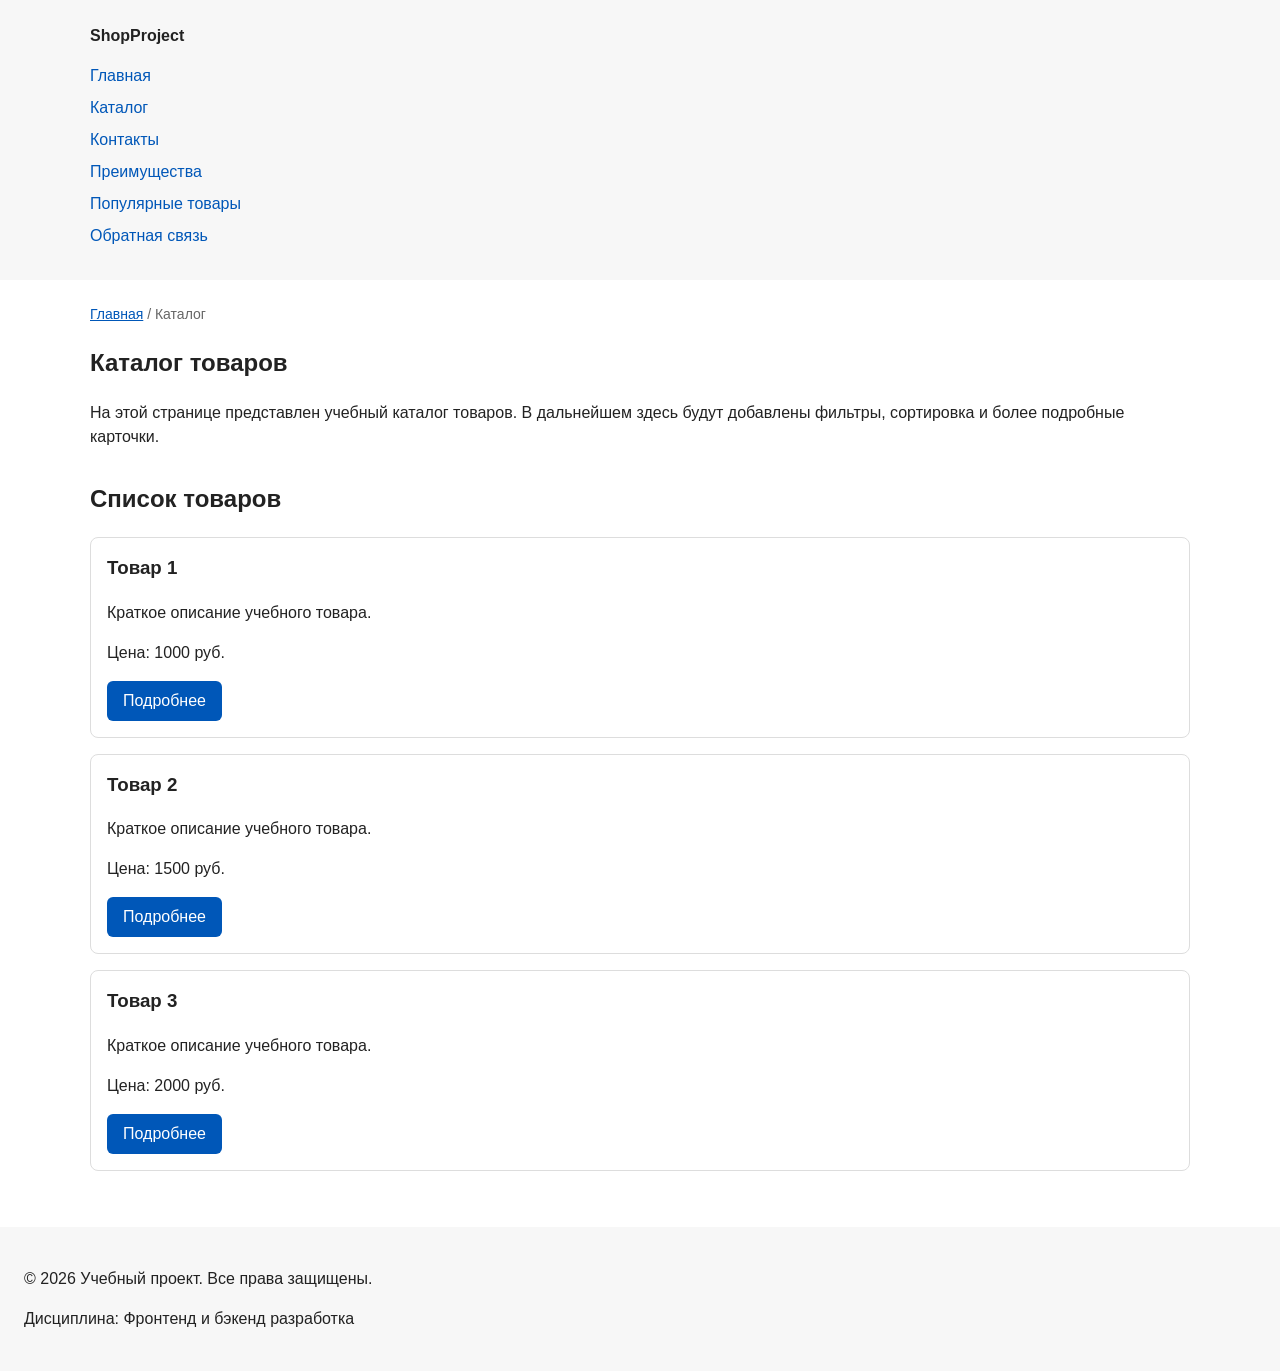
==== catalog.html @ 3ca86418 "feat: add multi-page structure navigation and anchors" ====
<!DOCTYPE html>
<html lang="ru">

<head>
    <meta charset="UTF-8">
    <meta name="viewport" content="width=device-width, initial-scale=1.0">
    <meta name="description" content="Каталог товаров учебного интернет-магазина.">
    <title>Каталог товаров — Учебный интернет-магазин</title>
    <link rel="stylesheet" href="css/style.css">
</head>

<body>
    <header>
        <div class="site-header">
            <a class="site-logo" href="index.html">ShopProject</a>
            <nav class="site-nav" aria-label="Основная навигация">
                <ul class="site-nav__list">
                    <li><a href="index.html">Главная</a></li>
                    <li><a href="catalog.html">Каталог</a></li>
                    <li><a href="contacts.html">Контакты</a></li>
                    <li><a href="index.html#advantages">Преимущества</a></li>
                    <li><a href="index.html#popular">Популярные товары</a></li>
                    <li><a href="index.html#contacts">Обратная связь</a></li>
                </ul>
            </nav>
        </div>
    </header>

    <main>
        <nav class="breadcrumbs" aria-label="Хлебные крошки">
            <a href="index.html">Главная</a>
            <span>Каталог</span>
        </nav>

        <section class="section">
            <h1>Каталог товаров</h1>
            <p>
                На этой странице представлен учебный каталог товаров.
                В дальнейшем здесь будут добавлены фильтры, сортировка и более
                подробные карточки.
            </p>
        </section>

        <section class="section">
            <h2>Список товаров</h2>
            <article class="product-card">
                <h3>Товар 1</h3>
                <p>Краткое описание учебного товара.</p>
                <p>Цена: 1000 руб.</p>
                <a class="button" href="index.html#popular">Подробнее</a>
            </article>
            <article class="product-card">
                <h3>Товар 2</h3>
                <p>Краткое описание учебного товара.</p>
                <p>Цена: 1500 руб.</p>
                <a class="button" href="index.html#popular">Подробнее</a>
            </article>
            <article class="product-card">
                <h3>Товар 3</h3>
                <p>Краткое описание учебного товара.</p>
                <p>Цена: 2000 руб.</p>
                <a class="button" href="index.html#popular">Подробнее</a>
            </article>
        </section>
    </main>

    <footer>
        <p>&copy; 2026 Учебный проект. Все права защищены.</p>
        <p>Дисциплина: Фронтенд и бэкенд разработка</p>
    </footer>
</body>

</html>
---- css/style.css ----
/* ===============================
   1. Переменные проекта
   =============================== */
:root {
    /* Основные цвета проекта */
    --color-bg: #ffffff;
    --color-text: #222222;
    --color-muted: #666666;
    --color-primary: #0057b8;
    --color-primary-dark: #003f86;
    --color-border: #dddddd;
    --color-surface: #f7f7f7;
    --color-surface-accent: #eef5ff;
    --color-danger: #b00020;
    --color-success: #168a2f;
    --color-success-bg: #eefaf0;
    --color-white: #ffffff;

    /* Отступы */
    --space-xs: 4px;
    --space-sm: 8px;
    --space-md: 16px;
    --space-lg: 24px;
    --space-xl: 32px;

    /* Скругления */
    --radius-sm: 6px;
    --radius-md: 8px;
    --radius-lg: 12px;

    /* Размеры */
    --container-width: 1100px;
}

/* ===============================
   2. Базовые стили
   =============================== */
* {
    box-sizing: border-box;
}

html {
    scroll-behavior: smooth;
}

body {
    margin: 0;
    font-family: Arial, sans-serif;
    line-height: 1.5;
    color: var(--color-text);
    background-color: var(--color-bg);
}

header,
main,
footer {
    padding: var(--space-lg);
}

header {
    background-color: var(--color-surface);
}

footer {
    background-color: var(--color-surface);
}

/* ===============================
   3. Общие элементы интерфейса
   =============================== */
a {
    color: var(--color-primary);
}

a:hover {
    color: var(--color-primary-dark);
}

a:focus-visible {
    outline: 2px solid var(--color-primary);
    outline-offset: 3px;
}

:target {
    outline: 2px dashed var(--color-primary);
    outline-offset: 4px;
}

.button {
    display: inline-block;
    padding: var(--space-sm) var(--space-md);
    color: var(--color-white);
    background-color: var(--color-primary);
    text-decoration: none;
    border: none;
    border-radius: var(--radius-sm);
    cursor: pointer;
}

.button:hover {
    background-color: var(--color-primary-dark);
}

.button:focus-visible {
    outline: 2px solid var(--color-primary);
    outline-offset: 3px;
}

.button:disabled {
    opacity: 0.6;
    cursor: not-allowed;
}

/* ===============================
   4. Компоненты страницы
   =============================== */
.site-header {
    max-width: var(--container-width);
    margin: 0 auto;
}

.site-logo {
    font-weight: bold;
    text-decoration: none;
    color: var(--color-text);
}

.site-nav__list {
    padding: 0;
    margin: var(--space-md) 0 0;
    list-style: none;
}

.site-nav__list li {
    margin-bottom: var(--space-sm);
}

.site-nav__list a {
    color: var(--color-primary);
    text-decoration: none;
}

.site-nav__list a:hover {
    text-decoration: underline;
}

.breadcrumbs {
    max-width: var(--container-width);
    margin: 0 auto var(--space-md);
    font-size: 14px;
    color: var(--color-muted);
}

.breadcrumbs a {
    color: var(--color-primary);
}

.breadcrumbs span::before {
    content: " / ";
    color: var(--color-muted);
}

.hero {
    max-width: var(--container-width);
    margin: 0 auto var(--space-xl);
    padding: var(--space-xl) var(--space-lg);
    background-color: var(--color-surface-accent);
    border-radius: var(--radius-lg);
}

.section {
    max-width: var(--container-width);
    margin: 0 auto var(--space-xl);
}

.section h2 {
    margin-top: 0;
}

.product-card {
    margin-bottom: var(--space-md);
    padding: var(--space-md);
    border: 1px solid var(--color-border);
    border-radius: var(--radius-md);
    background-color: var(--color-bg);
}

.product-card:hover {
    border-color: var(--color-primary);
}

.product-card h3 {
    margin-top: 0;
}

.aside-info {
    max-width: var(--container-width);
    margin: 0 auto var(--space-xl);
    padding: var(--space-md);
    border-left: 4px solid var(--color-primary);
    background-color: var(--color-surface);
}

/* ===============================
   5. Форма и модальное окно
   =============================== */
.order-dialog {
    width: min(100% - 32px, 560px);
    padding: var(--space-lg);
    border: none;
    border-radius: var(--radius-lg);
}

.order-dialog::backdrop {
    background-color: rgba(0, 0, 0, 0.5);
}

.form-field {
    margin-bottom: var(--space-md);
}

.form-field label {
    display: block;
    margin-bottom: var(--space-xs);
}

.form-field input,
.form-field select,
.form-field textarea {
    width: 100%;
    padding: 10px 12px;
    border: 1px solid var(--color-border);
    border-radius: var(--radius-sm);
    font: inherit;
}

.form-field input[type="checkbox"] {
    width: auto;
}

.form-field small {
    display: block;
    margin-top: var(--space-xs);
    color: var(--color-muted);
}

.form-field input:hover,
.form-field select:hover,
.form-field textarea:hover {
    border-color: var(--color-primary);
}

.form-field input:focus-visible,
.form-field select:focus-visible,
.form-field textarea:focus-visible,
.form-actions button:focus-visible {
    outline: 2px solid var(--color-primary);
    outline-offset: 3px;
}

[aria-invalid="true"] {
    border-color: var(--color-danger);
}

.form-actions {
    display: flex;
    gap: 12px;
    margin-top: 20px;
}

.success-message {
    max-width: var(--container-width);
    margin: var(--space-lg) auto;
    padding: var(--space-md);
    border-left: 4px solid var(--color-success);
    background-color: var(--color-success-bg);
}
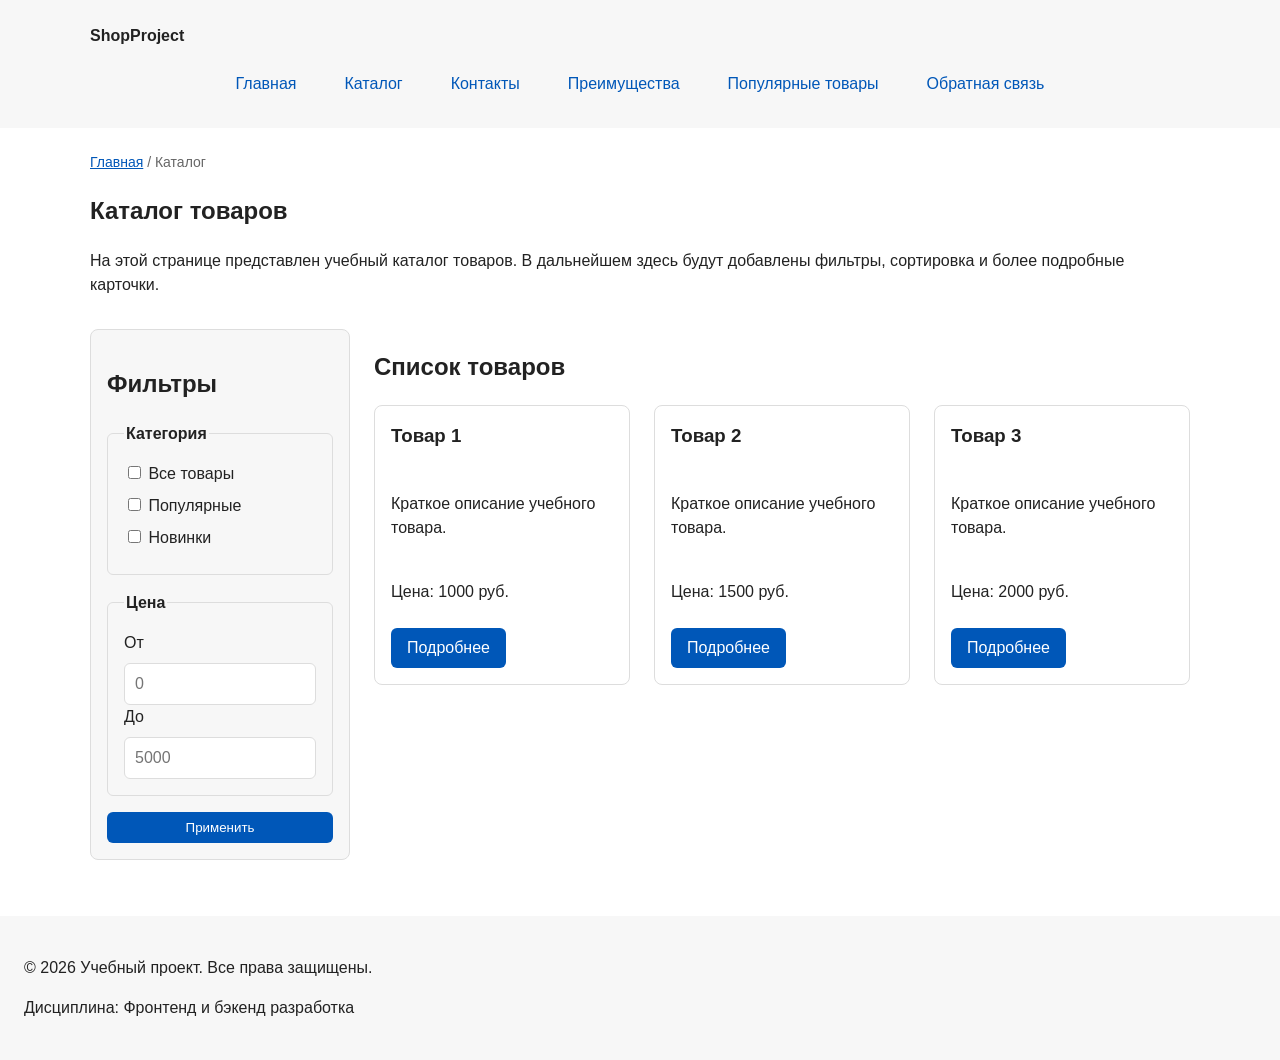
==== commit 9402a61b: "feat: add flex navigation and grid catalog layout" ====
--- a/catalog.html
+++ b/catalog.html
@@ -41,26 +41,61 @@
             </p>
         </section>
 
-        <section class="section">
-            <h2>Список товаров</h2>
-            <article class="product-card">
-                <h3>Товар 1</h3>
-                <p>Краткое описание учебного товара.</p>
-                <p>Цена: 1000 руб.</p>
-                <a class="button" href="index.html#popular">Подробнее</a>
-            </article>
-            <article class="product-card">
-                <h3>Товар 2</h3>
-                <p>Краткое описание учебного товара.</p>
-                <p>Цена: 1500 руб.</p>
-                <a class="button" href="index.html#popular">Подробнее</a>
-            </article>
-            <article class="product-card">
-                <h3>Товар 3</h3>
-                <p>Краткое описание учебного товара.</p>
-                <p>Цена: 2000 руб.</p>
-                <a class="button" href="index.html#popular">Подробнее</a>
-            </article>
+        <section class="catalog-layout">
+            <aside class="catalog-filters">
+                <h2>Фильтры</h2>
+                <form class="filters-form" action="#" method="get">
+                    <fieldset>
+                        <legend>Категория</legend>
+                        <label>
+                            <input type="checkbox" name="category" value="all">
+                            Все товары
+                        </label>
+                        <label>
+                            <input type="checkbox" name="category" value="popular">
+                            Популярные
+                        </label>
+                        <label>
+                            <input type="checkbox" name="category" value="new">
+                            Новинки
+                        </label>
+                    </fieldset>
+
+                    <fieldset>
+                        <legend>Цена</legend>
+                        <label for="price-from">От</label>
+                        <input id="price-from" name="price-from" type="number" min="0" placeholder="0">
+                        <label for="price-to">До</label>
+                        <input id="price-to" name="price-to" type="number" min="0" placeholder="5000">
+                    </fieldset>
+
+                    <button class="button" type="submit">Применить</button>
+                </form>
+            </aside>
+
+            <section class="catalog-products">
+                <h2>Список товаров</h2>
+                <div class="products-grid">
+                    <article class="product-card">
+                        <h3>Товар 1</h3>
+                        <p>Краткое описание учебного товара.</p>
+                        <p>Цена: 1000 руб.</p>
+                        <a class="button" href="index.html#popular">Подробнее</a>
+                    </article>
+                    <article class="product-card">
+                        <h3>Товар 2</h3>
+                        <p>Краткое описание учебного товара.</p>
+                        <p>Цена: 1500 руб.</p>
+                        <a class="button" href="index.html#popular">Подробнее</a>
+                    </article>
+                    <article class="product-card">
+                        <h3>Товар 3</h3>
+                        <p>Краткое описание учебного товара.</p>
+                        <p>Цена: 2000 руб.</p>
+                        <a class="button" href="index.html#popular">Подробнее</a>
+                    </article>
+                </div>
+            </section>
         </section>
     </main>
 
--- a/css/style.css
+++ b/css/style.css
@@ -125,25 +125,37 @@
     color: var(--color-text);
 }
 
+/* Навигация Flexbox */
 .site-nav__list {
+    display: flex;
+    flex-wrap: wrap;
+    justify-content: center;
+    align-items: center;
+    gap: var(--space-md);
     padding: 0;
     margin: var(--space-md) 0 0;
     list-style: none;
 }
 
 .site-nav__list li {
-    margin-bottom: var(--space-sm);
+    margin-bottom: 0;
 }
 
 .site-nav__list a {
+    display: inline-block;
+    padding: var(--space-sm) var(--space-md);
     color: var(--color-primary);
     text-decoration: none;
+    border-radius: var(--radius-sm);
 }
 
 .site-nav__list a:hover {
-    text-decoration: underline;
-}
-
+    color: var(--color-white);
+    background-color: var(--color-primary);
+    text-decoration: none;
+}
+
+/* Хлебные крошки */
 .breadcrumbs {
     max-width: var(--container-width);
     margin: 0 auto var(--space-md);
@@ -177,8 +189,19 @@
     margin-top: 0;
 }
 
+/* Grid-сетка карточек */
+.products-grid {
+    display: grid;
+    grid-template-columns: repeat(3, 1fr);
+    gap: var(--space-lg);
+}
+
+/* Flex-раскладка внутри карточки */
 .product-card {
-    margin-bottom: var(--space-md);
+    display: flex;
+    flex-direction: column;
+    gap: var(--space-sm);
+    margin-bottom: 0;
     padding: var(--space-md);
     border: 1px solid var(--color-border);
     border-radius: var(--radius-md);
@@ -193,12 +216,69 @@
     margin-top: 0;
 }
 
+.product-card .button {
+    margin-top: auto;
+    align-self: flex-start;
+}
+
 .aside-info {
     max-width: var(--container-width);
     margin: 0 auto var(--space-xl);
     padding: var(--space-md);
     border-left: 4px solid var(--color-primary);
     background-color: var(--color-surface);
+}
+
+/* Grid-раскладка страницы каталога */
+.catalog-layout {
+    max-width: var(--container-width);
+    margin: 0 auto var(--space-xl);
+    display: grid;
+    grid-template-columns: 260px 1fr;
+    grid-template-areas: "filters products";
+    gap: var(--space-lg);
+}
+
+.catalog-filters {
+    grid-area: filters;
+    padding: var(--space-md);
+    border: 1px solid var(--color-border);
+    border-radius: var(--radius-md);
+    background-color: var(--color-surface);
+}
+
+.catalog-products {
+    grid-area: products;
+}
+
+/* Стили формы фильтров */
+.filters-form {
+    display: grid;
+    gap: var(--space-md);
+}
+
+.filters-form fieldset {
+    margin: 0;
+    padding: var(--space-md);
+    border: 1px solid var(--color-border);
+    border-radius: var(--radius-sm);
+}
+
+.filters-form legend {
+    font-weight: 700;
+}
+
+.filters-form label {
+    display: block;
+    margin-bottom: var(--space-sm);
+}
+
+.filters-form input[type="number"] {
+    width: 100%;
+    padding: 8px 10px;
+    border: 1px solid var(--color-border);
+    border-radius: var(--radius-sm);
+    font: inherit;
 }
 
 /* ===============================
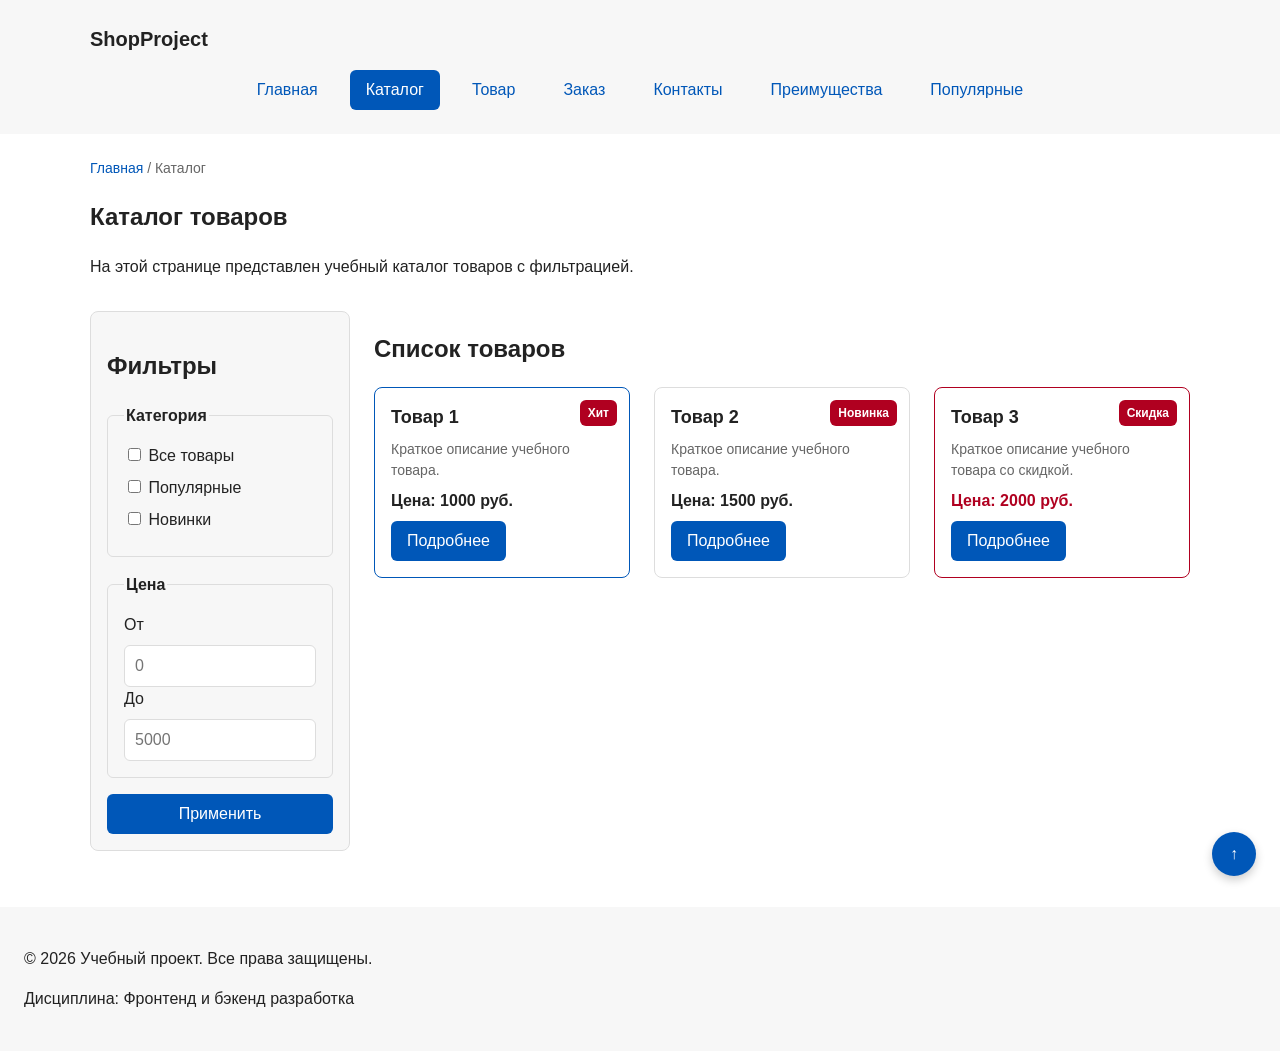
==== commit 4ad1b417: "fix: prepare HTML CSS project for submission" ====
--- a/catalog.html
+++ b/catalog.html
@@ -9,18 +9,21 @@
     <link rel="stylesheet" href="css/style.css">
 </head>
 
-<body>
-    <header>
-        <div class="site-header">
-            <a class="site-logo" href="index.html">ShopProject</a>
+<body id="top">
+    <header class="site-header">
+        <div class="site-header__inner">
+            <a class="site-header__logo" href="index.html">ShopProject</a>
             <nav class="site-nav" aria-label="Основная навигация">
                 <ul class="site-nav__list">
-                    <li><a href="index.html">Главная</a></li>
-                    <li><a href="catalog.html">Каталог</a></li>
-                    <li><a href="contacts.html">Контакты</a></li>
-                    <li><a href="index.html#advantages">Преимущества</a></li>
-                    <li><a href="index.html#popular">Популярные товары</a></li>
-                    <li><a href="index.html#contacts">Обратная связь</a></li>
+                    <li class="site-nav__item"><a class="site-nav__link" href="index.html">Главная</a></li>
+                    <li class="site-nav__item"><a class="site-nav__link site-nav__link--active"
+                            href="catalog.html">Каталог</a></li>
+                    <li class="site-nav__item"><a class="site-nav__link" href="product.html">Товар</a></li>
+                    <li class="site-nav__item"><a class="site-nav__link" href="order.html">Заказ</a></li>
+                    <li class="site-nav__item"><a class="site-nav__link" href="contacts.html">Контакты</a></li>
+                    <li class="site-nav__item"><a class="site-nav__link" href="index.html#advantages">Преимущества</a>
+                    </li>
+                    <li class="site-nav__item"><a class="site-nav__link" href="index.html#popular">Популярные</a></li>
                 </ul>
             </nav>
         </div>
@@ -28,17 +31,13 @@
 
     <main>
         <nav class="breadcrumbs" aria-label="Хлебные крошки">
-            <a href="index.html">Главная</a>
-            <span>Каталог</span>
+            <a class="breadcrumbs__link" href="index.html">Главная</a>
+            <span class="breadcrumbs__current">Каталог</span>
         </nav>
 
         <section class="section">
             <h1>Каталог товаров</h1>
-            <p>
-                На этой странице представлен учебный каталог товаров.
-                В дальнейшем здесь будут добавлены фильтры, сортировка и более
-                подробные карточки.
-            </p>
+            <p>На этой странице представлен учебный каталог товаров с фильтрацией.</p>
         </section>
 
         <section class="catalog-layout">
@@ -47,18 +46,9 @@
                 <form class="filters-form" action="#" method="get">
                     <fieldset>
                         <legend>Категория</legend>
-                        <label>
-                            <input type="checkbox" name="category" value="all">
-                            Все товары
-                        </label>
-                        <label>
-                            <input type="checkbox" name="category" value="popular">
-                            Популярные
-                        </label>
-                        <label>
-                            <input type="checkbox" name="category" value="new">
-                            Новинки
-                        </label>
+                        <label><input type="checkbox" name="category" value="all"> Все товары</label>
+                        <label><input type="checkbox" name="category" value="popular"> Популярные</label>
+                        <label><input type="checkbox" name="category" value="new"> Новинки</label>
                     </fieldset>
 
                     <fieldset>
@@ -69,40 +59,45 @@
                         <input id="price-to" name="price-to" type="number" min="0" placeholder="5000">
                     </fieldset>
 
-                    <button class="button" type="submit">Применить</button>
+                    <button class="button button--primary" type="submit">Применить</button>
                 </form>
             </aside>
 
             <section class="catalog-products">
                 <h2>Список товаров</h2>
                 <div class="products-grid">
-                    <article class="product-card">
-                        <h3>Товар 1</h3>
-                        <p>Краткое описание учебного товара.</p>
-                        <p>Цена: 1000 руб.</p>
-                        <a class="button" href="index.html#popular">Подробнее</a>
+                    <article class="product-card product-card--featured">
+                        <span class="product-card__badge">Хит</span>
+                        <h3 class="product-card__title">Товар 1</h3>
+                        <p class="product-card__description">Краткое описание учебного товара.</p>
+                        <p class="product-card__price">Цена: 1000 руб.</p>
+                        <a class="button button--primary product-card__button" href="product.html">Подробнее</a>
                     </article>
                     <article class="product-card">
-                        <h3>Товар 2</h3>
-                        <p>Краткое описание учебного товара.</p>
-                        <p>Цена: 1500 руб.</p>
-                        <a class="button" href="index.html#popular">Подробнее</a>
+                        <span class="product-card__badge">Новинка</span>
+                        <h3 class="product-card__title">Товар 2</h3>
+                        <p class="product-card__description">Краткое описание учебного товара.</p>
+                        <p class="product-card__price">Цена: 1500 руб.</p>
+                        <a class="button button--primary product-card__button" href="product.html">Подробнее</a>
                     </article>
-                    <article class="product-card">
-                        <h3>Товар 3</h3>
-                        <p>Краткое описание учебного товара.</p>
-                        <p>Цена: 2000 руб.</p>
-                        <a class="button" href="index.html#popular">Подробнее</a>
+                    <article class="product-card product-card--discount">
+                        <span class="product-card__badge">Скидка</span>
+                        <h3 class="product-card__title">Товар 3</h3>
+                        <p class="product-card__description">Краткое описание учебного товара со скидкой.</p>
+                        <p class="product-card__price">Цена: 2000 руб.</p>
+                        <a class="button button--primary product-card__button" href="product.html">Подробнее</a>
                     </article>
                 </div>
             </section>
         </section>
     </main>
 
-    <footer>
+    <footer class="site-footer">
         <p>&copy; 2026 Учебный проект. Все права защищены.</p>
         <p>Дисциплина: Фронтенд и бэкенд разработка</p>
     </footer>
+
+    <a class="scroll-top" href="#top" title="Наверх">↑</a>
 </body>
 
 </html>
--- a/css/style.css
+++ b/css/style.css
@@ -2,7 +2,6 @@
    1. Переменные проекта
    =============================== */
 :root {
-    /* Основные цвета проекта */
     --color-bg: #ffffff;
     --color-text: #222222;
     --color-muted: #666666;
@@ -16,19 +15,16 @@
     --color-success-bg: #eefaf0;
     --color-white: #ffffff;
 
-    /* Отступы */
     --space-xs: 4px;
     --space-sm: 8px;
     --space-md: 16px;
     --space-lg: 24px;
     --space-xl: 32px;
 
-    /* Скругления */
     --radius-sm: 6px;
     --radius-md: 8px;
     --radius-lg: 12px;
 
-    /* Размеры */
     --container-width: 1100px;
 }
 
@@ -57,48 +53,60 @@
     padding: var(--space-lg);
 }
 
-header {
-    background-color: var(--color-surface);
-}
-
-footer {
-    background-color: var(--color-surface);
-}
-
-/* ===============================
-   3. Общие элементы интерфейса
-   =============================== */
-a {
-    color: var(--color-primary);
-}
-
-a:hover {
-    color: var(--color-primary-dark);
-}
-
-a:focus-visible {
-    outline: 2px solid var(--color-primary);
-    outline-offset: 3px;
-}
-
-:target {
-    outline: 2px dashed var(--color-primary);
-    outline-offset: 4px;
-}
-
+/* Фиксированная кнопка «Наверх» (position: fixed) */
+.scroll-top {
+    position: fixed;
+    bottom: 24px;
+    right: 24px;
+    z-index: 100;
+    display: flex;
+    align-items: center;
+    justify-content: center;
+    width: 44px;
+    height: 44px;
+    background-color: var(--color-primary);
+    color: var(--color-white);
+    text-decoration: none;
+    border-radius: 50%;
+    box-shadow: 0 4px 10px rgba(0, 0, 0, 0.2);
+    font-weight: bold;
+}
+
+.scroll-top:hover {
+    background-color: var(--color-primary-dark);
+}
+
+/* ===============================
+   3. Блок кнопки (button)
+   =============================== */
 .button {
     display: inline-block;
     padding: var(--space-sm) var(--space-md);
+    border: none;
+    border-radius: var(--radius-sm);
+    font: inherit;
+    text-decoration: none;
+    cursor: pointer;
+}
+
+.button--primary {
     color: var(--color-white);
     background-color: var(--color-primary);
-    text-decoration: none;
-    border: none;
-    border-radius: var(--radius-sm);
-    cursor: pointer;
-}
-
-.button:hover {
+}
+
+.button--primary:hover {
     background-color: var(--color-primary-dark);
+}
+
+.button--secondary {
+    color: var(--color-primary);
+    background-color: transparent;
+    border: 1px solid var(--color-primary);
+}
+
+.button--secondary:hover {
+    color: var(--color-white);
+    background-color: var(--color-primary);
 }
 
 .button:focus-visible {
@@ -106,26 +114,31 @@
     outline-offset: 3px;
 }
 
-.button:disabled {
+.button:disabled,
+.button--disabled {
     opacity: 0.6;
     cursor: not-allowed;
 }
 
 /* ===============================
-   4. Компоненты страницы
+   4. Шапка и навигация (site-header, site-nav)
    =============================== */
 .site-header {
+    background-color: var(--color-surface);
+}
+
+.site-header__inner {
     max-width: var(--container-width);
     margin: 0 auto;
 }
 
-.site-logo {
-    font-weight: bold;
+.site-header__logo {
+    font-weight: 700;
+    color: var(--color-text);
     text-decoration: none;
-    color: var(--color-text);
-}
-
-/* Навигация Flexbox */
+    font-size: 20px;
+}
+
 .site-nav__list {
     display: flex;
     flex-wrap: wrap;
@@ -137,11 +150,7 @@
     list-style: none;
 }
 
-.site-nav__list li {
-    margin-bottom: 0;
-}
-
-.site-nav__list a {
+.site-nav__link {
     display: inline-block;
     padding: var(--space-sm) var(--space-md);
     color: var(--color-primary);
@@ -149,13 +158,24 @@
     border-radius: var(--radius-sm);
 }
 
-.site-nav__list a:hover {
+.site-nav__link:hover {
     color: var(--color-white);
     background-color: var(--color-primary);
-    text-decoration: none;
-}
-
-/* Хлебные крошки */
+}
+
+.site-nav__link:focus-visible {
+    outline: 2px solid var(--color-primary);
+    outline-offset: 3px;
+}
+
+.site-nav__link--active {
+    color: var(--color-white);
+    background-color: var(--color-primary);
+}
+
+/* ===============================
+   5. Хлебные крошки (breadcrumbs)
+   =============================== */
 .breadcrumbs {
     max-width: var(--container-width);
     margin: 0 auto var(--space-md);
@@ -163,15 +183,23 @@
     color: var(--color-muted);
 }
 
-.breadcrumbs a {
+.breadcrumbs__link {
     color: var(--color-primary);
-}
-
-.breadcrumbs span::before {
+    text-decoration: none;
+}
+
+.breadcrumbs__link:hover {
+    text-decoration: underline;
+}
+
+.breadcrumbs__current::before {
     content: " / ";
     color: var(--color-muted);
 }
 
+/* ===============================
+   6. Секции, hero и сетка товаров
+   =============================== */
 .hero {
     max-width: var(--container-width);
     margin: 0 auto var(--space-xl);
@@ -189,19 +217,25 @@
     margin-top: 0;
 }
 
-/* Grid-сетка карточек */
+:target {
+    outline: 2px dashed var(--color-primary);
+    outline-offset: 4px;
+}
+
 .products-grid {
     display: grid;
     grid-template-columns: repeat(3, 1fr);
     gap: var(--space-lg);
 }
 
-/* Flex-раскладка внутри карточки */
+/* ===============================
+   7. Карточка товара (product-card)
+   =============================== */
 .product-card {
+    position: relative;
     display: flex;
     flex-direction: column;
     gap: var(--space-sm);
-    margin-bottom: 0;
     padding: var(--space-md);
     border: 1px solid var(--color-border);
     border-radius: var(--radius-md);
@@ -212,11 +246,49 @@
     border-color: var(--color-primary);
 }
 
-.product-card h3 {
-    margin-top: 0;
-}
-
-.product-card .button {
+.product-card--featured {
+    border-color: var(--color-primary);
+}
+
+.product-card--discount {
+    border-color: var(--color-danger);
+}
+
+.product-card__badge {
+    position: absolute;
+    top: 12px;
+    right: 12px;
+    padding: 4px 8px;
+    font-size: 12px;
+    font-weight: 700;
+    color: var(--color-white);
+    background-color: var(--color-danger);
+    border-radius: var(--radius-sm);
+}
+
+.product-card__title {
+    margin: 0;
+    color: var(--color-text);
+    font-size: 18px;
+}
+
+.product-card__description {
+    margin: 0;
+    color: var(--color-muted);
+    font-size: 14px;
+}
+
+.product-card__price {
+    margin: 0;
+    font-weight: 700;
+    font-size: 16px;
+}
+
+.product-card--discount .product-card__price {
+    color: var(--color-danger);
+}
+
+.product-card__button {
     margin-top: auto;
     align-self: flex-start;
 }
@@ -229,7 +301,9 @@
     background-color: var(--color-surface);
 }
 
-/* Grid-раскладка страницы каталога */
+/* ===============================
+   8. Каталог и фильтры (catalog-layout)
+   =============================== */
 .catalog-layout {
     max-width: var(--container-width);
     margin: 0 auto var(--space-xl);
@@ -237,10 +311,13 @@
     grid-template-columns: 260px 1fr;
     grid-template-areas: "filters products";
     gap: var(--space-lg);
+    align-items: start;
 }
 
 .catalog-filters {
     grid-area: filters;
+    position: sticky;
+    top: 20px;
     padding: var(--space-md);
     border: 1px solid var(--color-border);
     border-radius: var(--radius-md);
@@ -251,7 +328,6 @@
     grid-area: products;
 }
 
-/* Стили формы фильтров */
 .filters-form {
     display: grid;
     gap: var(--space-md);
@@ -282,7 +358,46 @@
 }
 
 /* ===============================
-   5. Форма и модальное окно
+   9. Таблица характеристик (product-table)
+   =============================== */
+.product-table {
+    width: 100%;
+    max-width: var(--container-width);
+    margin: var(--space-md) auto;
+    border-collapse: collapse;
+    background-color: var(--color-bg);
+    border: 1px solid var(--color-border);
+    border-radius: var(--radius-md);
+    overflow: hidden;
+}
+
+.product-table caption {
+    caption-side: top;
+    font-weight: 700;
+    margin-bottom: var(--space-sm);
+    text-align: left;
+    color: var(--color-text);
+}
+
+.product-table th,
+.product-table td {
+    padding: 12px 16px;
+    border: 1px solid var(--color-border);
+    text-align: left;
+}
+
+.product-table th {
+    background-color: var(--color-surface-accent);
+    color: var(--color-primary-dark);
+    font-weight: 700;
+}
+
+.product-table tr:nth-child(even) {
+    background-color: var(--color-surface);
+}
+
+/* ===============================
+   10. Форма и модальное окно (order-form, order-dialog)
    =============================== */
 .order-dialog {
     width: min(100% - 32px, 560px);
@@ -295,18 +410,22 @@
     background-color: rgba(0, 0, 0, 0.5);
 }
 
-.form-field {
+.order-dialog__title {
+    margin-top: 0;
+}
+
+.order-form__field {
     margin-bottom: var(--space-md);
 }
 
-.form-field label {
+.order-form__label {
     display: block;
     margin-bottom: var(--space-xs);
 }
 
-.form-field input,
-.form-field select,
-.form-field textarea {
+.order-form__input,
+.order-form__select,
+.order-form__textarea {
     width: 100%;
     padding: 10px 12px;
     border: 1px solid var(--color-border);
@@ -314,26 +433,25 @@
     font: inherit;
 }
 
-.form-field input[type="checkbox"] {
+.order-form__input[type="checkbox"] {
     width: auto;
 }
 
-.form-field small {
+.order-form__hint {
     display: block;
     margin-top: var(--space-xs);
     color: var(--color-muted);
 }
 
-.form-field input:hover,
-.form-field select:hover,
-.form-field textarea:hover {
+.order-form__input:hover,
+.order-form__select:hover,
+.order-form__textarea:hover {
     border-color: var(--color-primary);
 }
 
-.form-field input:focus-visible,
-.form-field select:focus-visible,
-.form-field textarea:focus-visible,
-.form-actions button:focus-visible {
+.order-form__input:focus-visible,
+.order-form__select:focus-visible,
+.order-form__textarea:focus-visible {
     outline: 2px solid var(--color-primary);
     outline-offset: 3px;
 }
@@ -342,10 +460,10 @@
     border-color: var(--color-danger);
 }
 
-.form-actions {
+.order-form__actions {
     display: flex;
-    gap: 12px;
-    margin-top: 20px;
+    gap: var(--space-md);
+    margin-top: var(--space-lg);
 }
 
 .success-message {
@@ -354,4 +472,8 @@
     padding: var(--space-md);
     border-left: 4px solid var(--color-success);
     background-color: var(--color-success-bg);
+}
+
+.site-footer {
+    background-color: var(--color-surface);
 }
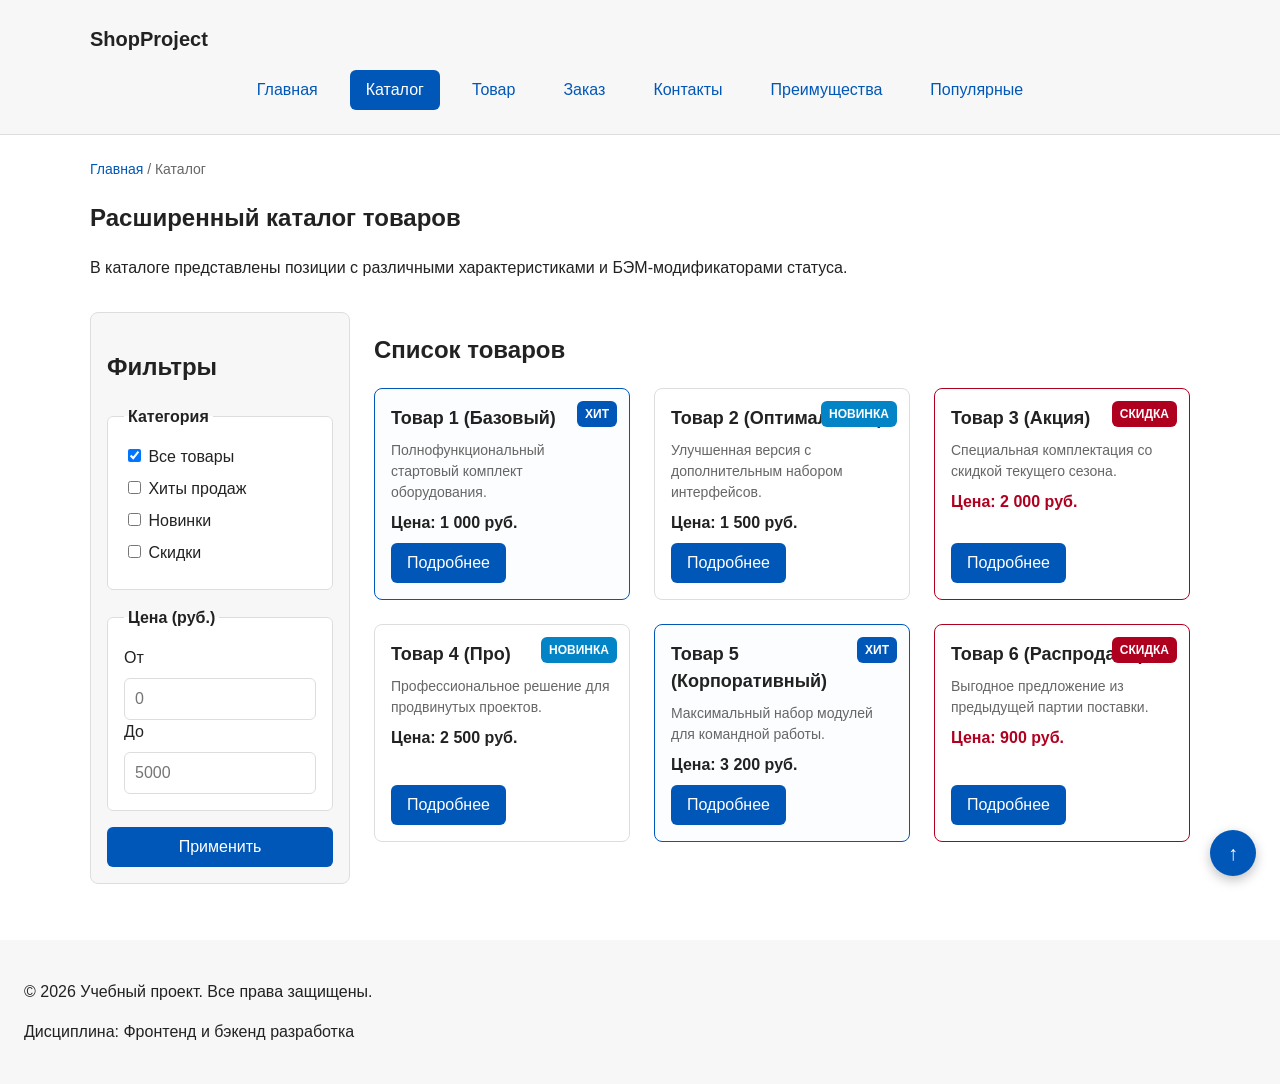
==== commit 1972db0a: "feat: complete practice 8 and kr1 enhancements" ====
--- a/catalog.html
+++ b/catalog.html
@@ -7,6 +7,7 @@
     <meta name="description" content="Каталог товаров учебного интернет-магазина.">
     <title>Каталог товаров — Учебный интернет-магазин</title>
     <link rel="stylesheet" href="css/style.css">
+    <script src="js/main.js" defer></script>
 </head>
 
 <body id="top">
@@ -36,8 +37,8 @@
         </nav>
 
         <section class="section">
-            <h1>Каталог товаров</h1>
-            <p>На этой странице представлен учебный каталог товаров с фильтрацией.</p>
+            <h1>Расширенный каталог товаров</h1>
+            <p>В каталоге представлены позиции с различными характеристиками и БЭМ-модификаторами статуса.</p>
         </section>
 
         <section class="catalog-layout">
@@ -46,13 +47,14 @@
                 <form class="filters-form" action="#" method="get">
                     <fieldset>
                         <legend>Категория</legend>
-                        <label><input type="checkbox" name="category" value="all"> Все товары</label>
-                        <label><input type="checkbox" name="category" value="popular"> Популярные</label>
+                        <label><input type="checkbox" name="category" value="all" checked> Все товары</label>
+                        <label><input type="checkbox" name="category" value="hit"> Хиты продаж</label>
                         <label><input type="checkbox" name="category" value="new"> Новинки</label>
+                        <label><input type="checkbox" name="category" value="sale"> Скидки</label>
                     </fieldset>
 
                     <fieldset>
-                        <legend>Цена</legend>
+                        <legend>Цена (руб.)</legend>
                         <label for="price-from">От</label>
                         <input id="price-from" name="price-from" type="number" min="0" placeholder="0">
                         <label for="price-to">До</label>
@@ -67,24 +69,50 @@
                 <h2>Список товаров</h2>
                 <div class="products-grid">
                     <article class="product-card product-card--featured">
-                        <span class="product-card__badge">Хит</span>
-                        <h3 class="product-card__title">Товар 1</h3>
-                        <p class="product-card__description">Краткое описание учебного товара.</p>
-                        <p class="product-card__price">Цена: 1000 руб.</p>
+                        <span class="product-card__badge product-card__badge--hit">Хит</span>
+                        <h3 class="product-card__title">Товар 1 (Базовый)</h3>
+                        <p class="product-card__description">Полнофункциональный стартовый комплект оборудования.</p>
+                        <p class="product-card__price">Цена: 1 000 руб.</p>
                         <a class="button button--primary product-card__button" href="product.html">Подробнее</a>
                     </article>
+
                     <article class="product-card">
-                        <span class="product-card__badge">Новинка</span>
-                        <h3 class="product-card__title">Товар 2</h3>
-                        <p class="product-card__description">Краткое описание учебного товара.</p>
-                        <p class="product-card__price">Цена: 1500 руб.</p>
+                        <span class="product-card__badge product-card__badge--new">Новинка</span>
+                        <h3 class="product-card__title">Товар 2 (Оптимальный)</h3>
+                        <p class="product-card__description">Улучшенная версия с дополнительным набором интерфейсов.</p>
+                        <p class="product-card__price">Цена: 1 500 руб.</p>
                         <a class="button button--primary product-card__button" href="product.html">Подробнее</a>
                     </article>
+
                     <article class="product-card product-card--discount">
-                        <span class="product-card__badge">Скидка</span>
-                        <h3 class="product-card__title">Товар 3</h3>
-                        <p class="product-card__description">Краткое описание учебного товара со скидкой.</p>
-                        <p class="product-card__price">Цена: 2000 руб.</p>
+                        <span class="product-card__badge product-card__badge--discount">Скидка</span>
+                        <h3 class="product-card__title">Товар 3 (Акция)</h3>
+                        <p class="product-card__description">Специальная комплектация со скидкой текущего сезона.</p>
+                        <p class="product-card__price">Цена: 2 000 руб.</p>
+                        <a class="button button--primary product-card__button" href="product.html">Подробнее</a>
+                    </article>
+
+                    <article class="product-card">
+                        <span class="product-card__badge product-card__badge--new">Новинка</span>
+                        <h3 class="product-card__title">Товар 4 (Про)</h3>
+                        <p class="product-card__description">Профессиональное решение для продвинутых проектов.</p>
+                        <p class="product-card__price">Цена: 2 500 руб.</p>
+                        <a class="button button--primary product-card__button" href="product.html">Подробнее</a>
+                    </article>
+
+                    <article class="product-card product-card--featured">
+                        <span class="product-card__badge product-card__badge--hit">Хит</span>
+                        <h3 class="product-card__title">Товар 5 (Корпоративный)</h3>
+                        <p class="product-card__description">Максимальный набор модулей для командной работы.</p>
+                        <p class="product-card__price">Цена: 3 200 руб.</p>
+                        <a class="button button--primary product-card__button" href="product.html">Подробнее</a>
+                    </article>
+
+                    <article class="product-card product-card--discount">
+                        <span class="product-card__badge product-card__badge--discount">Скидка</span>
+                        <h3 class="product-card__title">Товар 6 (Распродажа)</h3>
+                        <p class="product-card__description">Выгодное предложение из предыдущей партии поставки.</p>
+                        <p class="product-card__price">Цена: 900 руб.</p>
                         <a class="button button--primary product-card__button" href="product.html">Подробнее</a>
                     </article>
                 </div>
--- a/css/style.css
+++ b/css/style.css
@@ -14,6 +14,7 @@
     --color-success: #168a2f;
     --color-success-bg: #eefaf0;
     --color-white: #ffffff;
+    --color-badge-new: #0284c7;
 
     --space-xs: 4px;
     --space-sm: 8px;
@@ -62,22 +63,29 @@
     display: flex;
     align-items: center;
     justify-content: center;
-    width: 44px;
-    height: 44px;
+    width: 46px;
+    height: 46px;
     background-color: var(--color-primary);
     color: var(--color-white);
     text-decoration: none;
     border-radius: 50%;
-    box-shadow: 0 4px 10px rgba(0, 0, 0, 0.2);
+    box-shadow: 0 4px 12px rgba(0, 0, 0, 0.25);
+    font-size: 20px;
     font-weight: bold;
+    transition: transform 0.2s ease, background-color 0.2s ease;
 }
 
 .scroll-top:hover {
     background-color: var(--color-primary-dark);
-}
-
-/* ===============================
-   3. Блок кнопки (button)
+    transform: translateY(-3px);
+}
+
+.scroll-top:active {
+    transform: translateY(0);
+}
+
+/* ===============================
+   3. Блок кнопки (button) с состояниями
    =============================== */
 .button {
     display: inline-block;
@@ -87,6 +95,7 @@
     font: inherit;
     text-decoration: none;
     cursor: pointer;
+    transition: background-color 0.2s ease, transform 0.1s ease, box-shadow 0.2s ease;
 }
 
 .button--primary {
@@ -96,6 +105,11 @@
 
 .button--primary:hover {
     background-color: var(--color-primary-dark);
+    box-shadow: 0 2px 6px rgba(0, 87, 184, 0.3);
+}
+
+.button--primary:active {
+    transform: scale(0.97);
 }
 
 .button--secondary {
@@ -109,6 +123,10 @@
     background-color: var(--color-primary);
 }
 
+.button--secondary:active {
+    transform: scale(0.97);
+}
+
 .button:focus-visible {
     outline: 2px solid var(--color-primary);
     outline-offset: 3px;
@@ -118,6 +136,7 @@
 .button--disabled {
     opacity: 0.6;
     cursor: not-allowed;
+    pointer-events: none;
 }
 
 /* ===============================
@@ -125,6 +144,7 @@
    =============================== */
 .site-header {
     background-color: var(--color-surface);
+    border-bottom: 1px solid var(--color-border);
 }
 
 .site-header__inner {
@@ -156,6 +176,7 @@
     color: var(--color-primary);
     text-decoration: none;
     border-radius: var(--radius-sm);
+    transition: background-color 0.2s ease, color 0.2s ease;
 }
 
 .site-nav__link:hover {
@@ -240,14 +261,18 @@
     border: 1px solid var(--color-border);
     border-radius: var(--radius-md);
     background-color: var(--color-bg);
+    transition: transform 0.25s ease, box-shadow 0.25s ease, border-color 0.25s ease;
 }
 
 .product-card:hover {
+    transform: translateY(-4px);
+    box-shadow: 0 8px 16px rgba(0, 0, 0, 0.1);
     border-color: var(--color-primary);
 }
 
 .product-card--featured {
     border-color: var(--color-primary);
+    background-color: #fbfdff;
 }
 
 .product-card--discount {
@@ -262,8 +287,20 @@
     font-size: 12px;
     font-weight: 700;
     color: var(--color-white);
+    border-radius: var(--radius-sm);
+    text-transform: uppercase;
+}
+
+.product-card__badge--hit {
+    background-color: var(--color-primary);
+}
+
+.product-card__badge--new {
+    background-color: var(--color-badge-new);
+}
+
+.product-card__badge--discount {
     background-color: var(--color-danger);
-    border-radius: var(--radius-sm);
 }
 
 .product-card__title {
@@ -338,15 +375,18 @@
     padding: var(--space-md);
     border: 1px solid var(--color-border);
     border-radius: var(--radius-sm);
+    background-color: var(--color-bg);
 }
 
 .filters-form legend {
     font-weight: 700;
+    padding: 0 4px;
 }
 
 .filters-form label {
     display: block;
     margin-bottom: var(--space-sm);
+    cursor: pointer;
 }
 
 .filters-form input[type="number"] {
@@ -374,6 +414,7 @@
 .product-table caption {
     caption-side: top;
     font-weight: 700;
+    font-size: 18px;
     margin-bottom: var(--space-sm);
     text-align: left;
     color: var(--color-text);
@@ -394,6 +435,10 @@
 
 .product-table tr:nth-child(even) {
     background-color: var(--color-surface);
+}
+
+.product-table tr:hover {
+    background-color: #f0f7ff;
 }
 
 /* ===============================
@@ -421,6 +466,7 @@
 .order-form__label {
     display: block;
     margin-bottom: var(--space-xs);
+    font-weight: 600;
 }
 
 .order-form__input,
@@ -435,6 +481,7 @@
 
 .order-form__input[type="checkbox"] {
     width: auto;
+    cursor: pointer;
 }
 
 .order-form__hint {
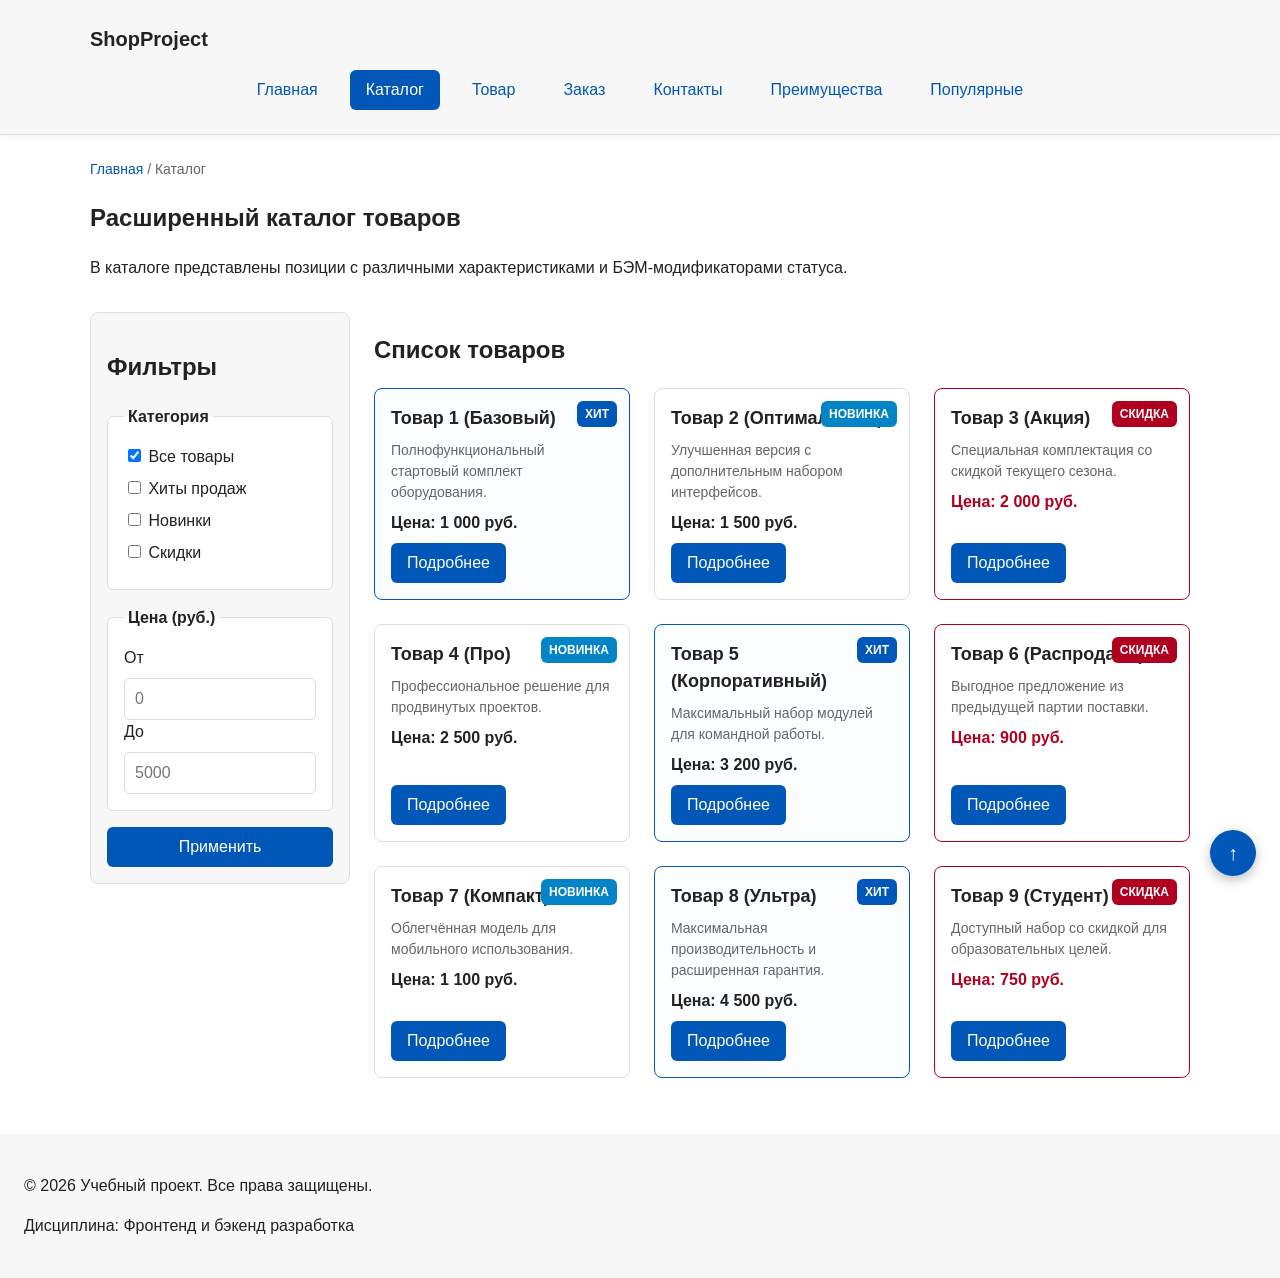
==== commit 43785ffb: "feat: sticky nav header and 9 products in catalog" ====
--- a/catalog.html
+++ b/catalog.html
@@ -68,6 +68,7 @@
             <section class="catalog-products">
                 <h2>Список товаров</h2>
                 <div class="products-grid">
+                    <!-- Товар 1 -->
                     <article class="product-card product-card--featured">
                         <span class="product-card__badge product-card__badge--hit">Хит</span>
                         <h3 class="product-card__title">Товар 1 (Базовый)</h3>
@@ -76,6 +77,7 @@
                         <a class="button button--primary product-card__button" href="product.html">Подробнее</a>
                     </article>
 
+                    <!-- Товар 2 -->
                     <article class="product-card">
                         <span class="product-card__badge product-card__badge--new">Новинка</span>
                         <h3 class="product-card__title">Товар 2 (Оптимальный)</h3>
@@ -84,6 +86,7 @@
                         <a class="button button--primary product-card__button" href="product.html">Подробнее</a>
                     </article>
 
+                    <!-- Товар 3 -->
                     <article class="product-card product-card--discount">
                         <span class="product-card__badge product-card__badge--discount">Скидка</span>
                         <h3 class="product-card__title">Товар 3 (Акция)</h3>
@@ -92,6 +95,7 @@
                         <a class="button button--primary product-card__button" href="product.html">Подробнее</a>
                     </article>
 
+                    <!-- Товар 4 -->
                     <article class="product-card">
                         <span class="product-card__badge product-card__badge--new">Новинка</span>
                         <h3 class="product-card__title">Товар 4 (Про)</h3>
@@ -100,6 +104,7 @@
                         <a class="button button--primary product-card__button" href="product.html">Подробнее</a>
                     </article>
 
+                    <!-- Товар 5 -->
                     <article class="product-card product-card--featured">
                         <span class="product-card__badge product-card__badge--hit">Хит</span>
                         <h3 class="product-card__title">Товар 5 (Корпоративный)</h3>
@@ -108,11 +113,39 @@
                         <a class="button button--primary product-card__button" href="product.html">Подробнее</a>
                     </article>
 
+                    <!-- Товар 6 -->
                     <article class="product-card product-card--discount">
                         <span class="product-card__badge product-card__badge--discount">Скидка</span>
                         <h3 class="product-card__title">Товар 6 (Распродажа)</h3>
                         <p class="product-card__description">Выгодное предложение из предыдущей партии поставки.</p>
                         <p class="product-card__price">Цена: 900 руб.</p>
+                        <a class="button button--primary product-card__button" href="product.html">Подробнее</a>
+                    </article>
+
+                    <!-- Товар 7 -->
+                    <article class="product-card">
+                        <span class="product-card__badge product-card__badge--new">Новинка</span>
+                        <h3 class="product-card__title">Товар 7 (Компакт)</h3>
+                        <p class="product-card__description">Облегчённая модель для мобильного использования.</p>
+                        <p class="product-card__price">Цена: 1 100 руб.</p>
+                        <a class="button button--primary product-card__button" href="product.html">Подробнее</a>
+                    </article>
+
+                    <!-- Товар 8 -->
+                    <article class="product-card product-card--featured">
+                        <span class="product-card__badge product-card__badge--hit">Хит</span>
+                        <h3 class="product-card__title">Товар 8 (Ультра)</h3>
+                        <p class="product-card__description">Максимальная производительность и расширенная гарантия.</p>
+                        <p class="product-card__price">Цена: 4 500 руб.</p>
+                        <a class="button button--primary product-card__button" href="product.html">Подробнее</a>
+                    </article>
+
+                    <!-- Товар 9 -->
+                    <article class="product-card product-card--discount">
+                        <span class="product-card__badge product-card__badge--discount">Скидка</span>
+                        <h3 class="product-card__title">Товар 9 (Студент)</h3>
+                        <p class="product-card__description">Доступный набор со скидкой для образовательных целей.</p>
+                        <p class="product-card__price">Цена: 750 руб.</p>
                         <a class="button button--primary product-card__button" href="product.html">Подробнее</a>
                     </article>
                 </div>
--- a/css/style.css
+++ b/css/style.css
@@ -140,11 +140,15 @@
 }
 
 /* ===============================
-   4. Шапка и навигация (site-header, site-nav)
+   4. Шапка и навигация (Зафиксирована при скролле)
    =============================== */
 .site-header {
+    position: sticky;
+    top: 0;
+    z-index: 90;
     background-color: var(--color-surface);
     border-bottom: 1px solid var(--color-border);
+    box-shadow: 0 2px 8px rgba(0, 0, 0, 0.05);
 }
 
 .site-header__inner {
@@ -339,7 +343,7 @@
 }
 
 /* ===============================
-   8. Каталог и фильтры (catalog-layout)
+   8. Каталог и sticky-фильтры
    =============================== */
 .catalog-layout {
     max-width: var(--container-width);
@@ -354,7 +358,8 @@
 .catalog-filters {
     grid-area: filters;
     position: sticky;
-    top: 20px;
+    top: 85px;
+    /* Зазор с учётом прилипшей шапки */
     padding: var(--space-md);
     border: 1px solid var(--color-border);
     border-radius: var(--radius-md);
